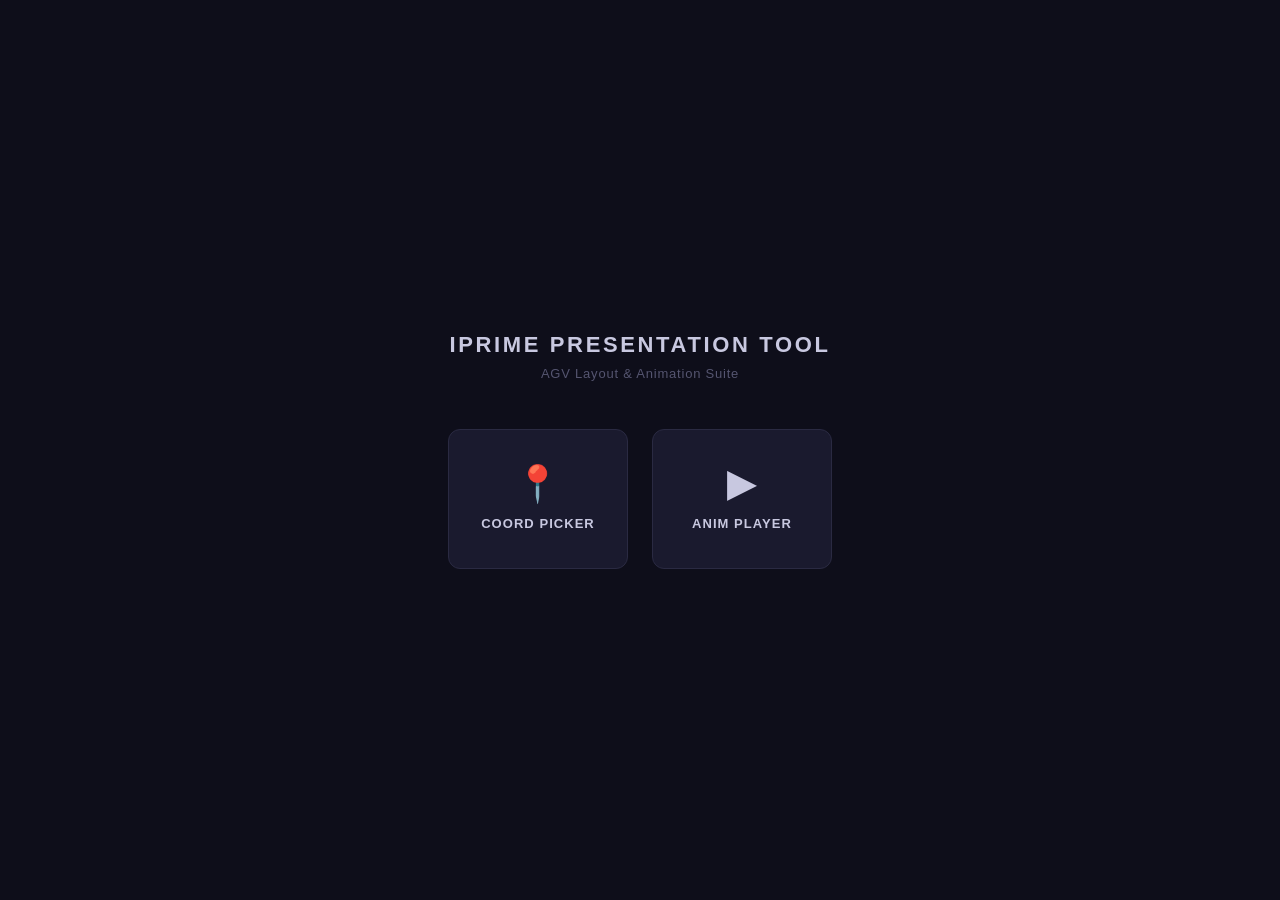
==== index.html @ 364ecb7e "index page added" ====
<!DOCTYPE html>
<html lang="en">
<head>
  <meta charset="UTF-8">
  <meta name="viewport" content="width=device-width, initial-scale=1.0">
  <title>iPrime Presentation Tool</title>
  <link rel="stylesheet" href="style.css">
  <style>
    body {
      display: flex;
      flex-direction: column;
      align-items: center;
      justify-content: center;
      min-height: 100vh;
      margin: 0;
      background: #0e0e1a;
      font-family: 'Segoe UI', sans-serif;
    }
    .home-title {
      color: #c8c8e0;
      font-size: 22px;
      font-weight: 600;
      letter-spacing: 0.12em;
      text-transform: uppercase;
      margin-bottom: 8px;
    }
    .home-subtitle {
      color: #555570;
      font-size: 13px;
      letter-spacing: 0.06em;
      margin-bottom: 48px;
    }
    .home-buttons {
      display: flex;
      gap: 24px;
    }
    .home-btn {
      display: flex;
      flex-direction: column;
      align-items: center;
      justify-content: center;
      width: 180px;
      height: 140px;
      background: #1a1a2e;
      border: 1px solid #2a2a42;
      border-radius: 12px;
      color: #c8c8e0;
      text-decoration: none;
      font-size: 13px;
      letter-spacing: 0.08em;
      text-transform: uppercase;
      font-weight: 600;
      transition: background 0.15s, border-color 0.15s, color 0.15s;
      cursor: pointer;
    }
    .home-btn:hover {
      background: #22223a;
      border-color: #5050a0;
      color: #fff;
    }
    .home-btn .btn-icon {
      font-size: 36px;
      margin-bottom: 14px;
      line-height: 1;
    }
  </style>
</head>
<body>
  <div class="home-title">iPrime Presentation Tool</div>
  <div class="home-subtitle">AGV Layout &amp; Animation Suite</div>
  <div class="home-buttons">
    <a class="home-btn" href="cpicker.html">
      <span class="btn-icon">📍</span>
      Coord Picker
    </a>
    <a class="home-btn" href="animplayer.html">
      <span class="btn-icon">▶</span>
      Anim Player
    </a>
  </div>
</body>
</html>
---- style.css ----
/* style.css — shared light theme for cpicker and animplayer */

* { margin: 0; padding: 0; box-sizing: border-box; }

body {
  background: #f0f0f0;
  color: #1a1a2a;
  font-family: monospace;
  overflow: hidden;
  user-select: none;
}

canvas {
  display: block;
}

/* ── Dialogs ──────────────────────────────────────────────────────────── */

dialog {
  background: #ffffff;
  border: 1px solid #c0c0cc;
  border-radius: 8px;
  color: #1a1a2a;
  padding: 24px 28px;
  min-width: 380px;
  box-shadow: 0 4px 20px rgba(0,0,0,0.15);
}

dialog::backdrop {
  background: rgba(200,200,220,0.15);
}

dialog h2 {
  font-size: 14px;
  letter-spacing: 0.05em;
  margin-bottom: 18px;
  color: #1a1a2a;
  border-bottom: 1px solid #e0e0e8;
  padding-bottom: 10px;
}

dialog label {
  display: block;
  font-size: 11px;
  color: #606070;
  margin-bottom: 4px;
  text-transform: uppercase;
  letter-spacing: 0.05em;
}

dialog input[type="text"],
dialog input[type="number"] {
  width: 100%;
  background: #f8f8fc;
  border: 1px solid #c0c0cc;
  border-radius: 4px;
  color: #1a1a2a;
  font-family: monospace;
  font-size: 13px;
  padding: 7px 10px;
  margin-bottom: 14px;
  outline: none;
  transition: border-color 0.15s;
}

dialog input[type="text"]:focus,
dialog input[type="number"]:focus {
  border-color: #4080e0;
}

dialog input[type="file"] {
  font-size: 12px;
  color: #404050;
  margin-bottom: 14px;
  display: block;
}

/* ── Type toggle (node form) ─────────────────────────────────────────── */

.type-toggle {
  display: flex;
  gap: 8px;
  margin-bottom: 14px;
}

.type-toggle button {
  flex: 1;
  padding: 7px 6px;
  border-radius: 4px;
  border: 1px solid #c0c0cc;
  background: #f0f0f8;
  color: #808090;
  font-family: monospace;
  font-size: 12px;
  cursor: pointer;
  transition: all 0.15s;
}

.type-toggle button.active-waypoint {
  border-color: #b07800;
  color: #905800;
  background: #fff8e0;
}

.type-toggle button.active-seq {
  border-color: #1a8030;
  color: #1a6828;
  background: #e8f8ec;
}

/* ── Dialog buttons ──────────────────────────────────────────────────── */

.dialog-buttons {
  display: flex;
  gap: 8px;
  margin-top: 6px;
}

.dialog-buttons button {
  flex: 1;
  padding: 8px;
  border-radius: 4px;
  border: 1px solid #c0c0cc;
  background: #f0f0f8;
  color: #1a1a2a;
  font-family: monospace;
  font-size: 12px;
  cursor: pointer;
  transition: opacity 0.15s;
}

.dialog-buttons button:hover { opacity: 0.75; }

.dialog-buttons button.primary {
  background: #ddeeff;
  border-color: #4080e0;
  color: #1a50c0;
}

.dialog-buttons button.danger {
  background: #ffeeee;
  border-color: #cc4444;
  color: #cc2222;
}
.dialog-buttons button.danger:hover { background: #cc2222; color: #ffffff; }

/* ── Action picker float panel ───────────────────────────────────────── */

#actionPicker {
  position: fixed;
  background: #ffffff;
  border: 1px solid #cc44aa;
  border-radius: 6px;
  padding: 8px;
  display: none;
  flex-direction: column;
  gap: 4px;
  z-index: 200;
  box-shadow: 0 4px 16px rgba(0,0,0,0.15);
  min-width: 190px;
}

#actionPicker .picker-label {
  font-size: 11px;
  color: #cc44aa;
  padding: 2px 4px 6px;
  border-bottom: 1px solid #f0d0e8;
  margin-bottom: 2px;
  text-transform: uppercase;
  letter-spacing: 0.05em;
}

#actionPicker button {
  padding: 6px 10px;
  border-radius: 4px;
  border: 1px solid #d8d8e0;
  background: #f8f8fc;
  color: #1a1a2a;
  font-family: monospace;
  font-size: 12px;
  cursor: pointer;
  text-align: left;
  transition: all 0.12s;
}

#actionPicker button:hover { border-color: #cc44aa; color: #aa2288; background: #fef0f8; }

/* ── Sequence panel ───────────────────────────────────────────────────── */

#seqPanel {
  position: fixed;
  top: 40px;
  right: 100px;
  width: 215px;
  max-height: calc(100vh - 80px);
  background: rgba(255,255,255,0.95);
  border: 1px solid #cc44aa;
  border-radius: 6px;
  overflow-y: auto;
  font-size: 12px;
  display: none;
  backdrop-filter: blur(4px);
  box-shadow: 0 2px 12px rgba(0,0,0,0.1);
}

#seqPanel::-webkit-scrollbar { width: 6px; }
#seqPanel::-webkit-scrollbar-track { background: #f8f8fc; }
#seqPanel::-webkit-scrollbar-thumb { background: #e0b0d8; border-radius: 3px; }

.panel-title {
  padding: 6px 10px;
  color: #aa2288;
  font-weight: bold;
  font-size: 11px;
  letter-spacing: 0.06em;
  border-bottom: 1px solid #f0d0e8;
  position: sticky;
  top: 0;
  background: rgba(255,255,255,0.98);
}

.seq-entry {
  padding: 4px 10px;
  border-bottom: 1px solid #f0f0f8;
  display: flex;
  gap: 6px;
  align-items: center;
}

.seq-idx     { color: #b0b0c0; min-width: 26px; font-size: 11px; }
.seq-node    { color: #1a1a2a; flex: 1; font-size: 11px; }
.seq-heading { color: #9090a8; font-size: 10px; white-space: nowrap; }

/* ── Action badges ───────────────────────────────────────────────────── */

.action-badge {
  font-size: 10px;
  padding: 1px 6px;
  border-radius: 3px;
  white-space: nowrap;
}

.badge-move     { background: #f0f0f8; color: #9090a8; border: 1px solid #d8d8e8; }
.badge-pickup   { background: #e8f8ec; color: #1a7030; border: 1px solid #80cc90; }
.badge-release  { background: #fff4e8; color: #a04010; border: 1px solid #e8a060; }
.badge-exchange { background: #e8f4ff; color: #1040a0; border: 1px solid #70a8e8; }

/* ── HUD bar (cpicker) ───────────────────────────────────────────────── */

#hud {
  position: fixed;
  bottom: 0;
  left: 0;
  right: 0;
  height: 26px;
  background: rgba(240,240,248,0.96);
  color: #1a1a2a;
  font-size: 11px;
  font-family: monospace;
  display: flex;
  align-items: center;
  padding: 0 10px;
  gap: 18px;
  border-top: 1px solid #c8c8d8;
  pointer-events: none;
  z-index: 50;
}
#hud > span { pointer-events: none; }

#hud span { white-space: nowrap; }
#hud .dim { color: #9090a8; }

#hud #clearBtn {
  margin-left: auto;
  pointer-events: all;
  padding: 2px 10px;
  border-radius: 4px;
  border: 1px solid #cc4444;
  background: #fff0f0;
  color: #cc2222;
  font-family: monospace;
  font-size: 11px;
  cursor: pointer;
  transition: all 0.12s;
  flex-shrink: 0;
}
#hud #clearBtn:hover { background: #cc2222; color: #ffffff; }

/* ── Mode badge ──────────────────────────────────────────────────────── */

#modeBadge {
  position: fixed;
  top: 8px;
  left: 50%;
  transform: translateX(-50%);
  font-size: 12px;
  font-weight: bold;
  letter-spacing: 0.08em;
  padding: 3px 16px;
  border-radius: 12px;
  pointer-events: none;
  border: 1px solid;
  z-index: 50;
}

#modeBadge.node-mode {
  color: #1050c0;
  border-color: #4080e0;
  background: rgba(220,235,255,0.95);
}

#modeBadge.seq-mode {
  color: #aa2288;
  border-color: #cc44aa;
  background: rgba(255,228,248,0.95);
}

/* ── Type legend ─────────────────────────────────────────────────────── */

#typeLegend {
  position: fixed;
  top: 36px;
  left: 10px;
  font-size: 12px;
  pointer-events: none;
  z-index: 50;
}

#typeLegend .legend-row {
  display: flex;
  align-items: center;
  gap: 7px;
  margin-bottom: 5px;
}

#typeLegend .dot {
  width: 10px;
  height: 10px;
  border-radius: 50%;
  border: 1px solid rgba(0,0,0,0.2);
  flex-shrink: 0;
}

/* ── Load bar (animplayer top) ───────────────────────────────────────── */

#loadBar {
  position: fixed;
  top: 0;
  left: 0;
  right: 0;
  height: 44px;
  background: #f0f0f8;
  border-bottom: 1px solid #c8c8d8;
  display: flex;
  align-items: center;
  gap: 10px;
  padding: 0 14px;
  z-index: 100;
  font-size: 12px;
}

#loadBar label { color: #606070; white-space: nowrap; }
#loadBar input[type="file"] { color: #404050; font-size: 11px; }
#loadStatus { color: #9090a8; font-size: 11px; margin-left: auto; }

/* ── Player toolbar (animplayer bottom) ──────────────────────────────── */

#toolbar {
  position: fixed;
  bottom: 0;
  left: 0;
  right: 0;
  height: 48px;
  background: #f0f0f8;
  border-top: 1px solid #c8c8d8;
  display: flex;
  align-items: center;
  gap: 10px;
  padding: 0 14px;
  z-index: 100;
}

#toolbar button {
  padding: 5px 14px;
  border-radius: 4px;
  border: 1px solid #c0c0cc;
  background: #ffffff;
  color: #1a1a2a;
  font-family: monospace;
  font-size: 12px;
  cursor: pointer;
  transition: all 0.12s;
}

#toolbar button:hover { border-color: #4080e0; color: #1050c0; }
#toolbar button.active { border-color: #1a8030; color: #1a6828; background: #e8f8ec; }

#toolbar select,
#toolbar input[type="number"] {
  background: #ffffff;
  border: 1px solid #c0c0cc;
  border-radius: 4px;
  color: #1a1a2a;
  font-family: monospace;
  font-size: 12px;
  padding: 4px 6px;
}

#toolbar label { font-size: 11px; color: #606070; white-space: nowrap; }

.toolbar-group { display: flex; align-items: center; gap: 6px; }

.toolbar-sep {
  width: 1px;
  height: 28px;
  background: #d0d0e0;
  flex-shrink: 0;
}

/* ── Status badge (animplayer) ───────────────────────────────────────── */

#statusBadge {
  font-size: 11px;
  padding: 2px 12px;
  border-radius: 10px;
  font-weight: bold;
  letter-spacing: 0.06em;
  white-space: nowrap;
}

.status-idle     { border: 1px solid #c0c0cc; color: #9090a8; background: #f8f8fc; }
.status-moving   { border: 1px solid #4080e0; color: #1050c0; background: #ddeeff; }
.status-pickup   { border: 1px solid #1a8030; color: #1a6028; background: #e8f8ec; }
.status-release  { border: 1px solid #c07030; color: #a04010; background: #fff4e8; }
.status-exchange { border: 1px solid #1060c0; color: #0840a0; background: #e0eeff; }
.status-done     { border: 1px solid #c0c0cc; color: #9090a8; background: #f0f0f8; }

#stepCounter { font-size: 11px; color: #9090a8; }

#btnRecord          { border-color: #cc4444 !important; color: #cc4444 !important; }
#btnRecord:hover    { background: #cc4444 !important; color: #fff !important; }
#btnRecord.recording { background: #cc4444 !important; color: #fff !important; animation: recPulse 1s ease-in-out infinite; }
@keyframes recPulse { 0%,100% { opacity:1; } 50% { opacity:0.55; } }

/* ── Name input bar (radial menu — seq_point naming step) ────────────── */

#nameInputBar {
  position: fixed;
  display: none;
  flex-direction: column;
  align-items: center;
  gap: 5px;
  z-index: 300;
  background: rgba(255,255,255,0.97);
  border: 1.5px solid #4080e0;
  border-radius: 8px;
  padding: 10px 16px;
  box-shadow: 0 4px 20px rgba(0,0,0,0.15);
  width: 240px;
  pointer-events: all;
}

#nameInputBar.error {
  border-color: #cc4444;
  animation: shake 0.35s;
}

@keyframes shake {
  0%,100% { transform: translateX(0); }
  25%      { transform: translateX(-5px); }
  75%      { transform: translateX(5px); }
}

.name-input-label {
  font-size: 10px;
  color: #808090;
  text-transform: uppercase;
  letter-spacing: 0.06em;
}

#nameInput {
  font-family: monospace;
  font-size: 14px;
  border: none;
  outline: none;
  background: transparent;
  color: #1a1a2a;
  width: 100%;
  text-align: center;
}

.name-input-hint {
  font-size: 10px;
  color: #b0b0c0;
}

/* ── Node list panel (bottom-left, above HUD) ────────────────────────── */

#nodeListPanel {
  position: fixed;
  bottom: 30px;
  left: 10px;
  width: 195px;
  max-height: 210px;
  background: rgba(255,255,255,0.95);
  border: 1px solid #c0c0cc;
  border-radius: 6px;
  overflow-y: auto;
  display: none;
  box-shadow: 0 2px 8px rgba(0,0,0,0.08);
  z-index: 50;
}

#nodeListPanel::-webkit-scrollbar { width: 5px; }
#nodeListPanel::-webkit-scrollbar-track { background: #f8f8fc; }
#nodeListPanel::-webkit-scrollbar-thumb { background: #c8c8d8; border-radius: 3px; }

.node-entry {
  padding: 3px 8px;
  border-bottom: 1px solid #f0f0f8;
  display: flex;
  align-items: center;
  gap: 6px;
}

.node-entry-name { flex: 1; color: #1a1a2a; font-size: 11px; }

.node-type-seq {
  font-size: 10px;
  padding: 1px 5px;
  border-radius: 3px;
  color: #1a6828;
  background: #e8f8ec;
  border: 1px solid #80cc90;
  white-space: nowrap;
}

.node-type-wp {
  font-size: 10px;
  padding: 1px 5px;
  border-radius: 3px;
  color: #805000;
  background: #fff8e0;
  border: 1px solid #ddb040;
  white-space: nowrap;
}


/* ── Home button (bottom-right, shared) ─────────────────────────────── */

#homeBtn {
  position: fixed;
  bottom: 16px;
  right: 16px;
  z-index: 200;
  width: 40px;
  height: 40px;
  display: flex;
  align-items: center;
  justify-content: center;
  background: rgba(20, 20, 36, 0.85);
  border: 1px solid #3a3a5a;
  border-radius: 8px;
  color: #c8c8e0;
  font-size: 18px;
  text-decoration: none;
  backdrop-filter: blur(4px);
  transition: background 0.15s, border-color 0.15s;
}
#homeBtn:hover {
  background: rgba(40, 40, 80, 0.95);
  border-color: #6060b0;
  color: #fff;
}
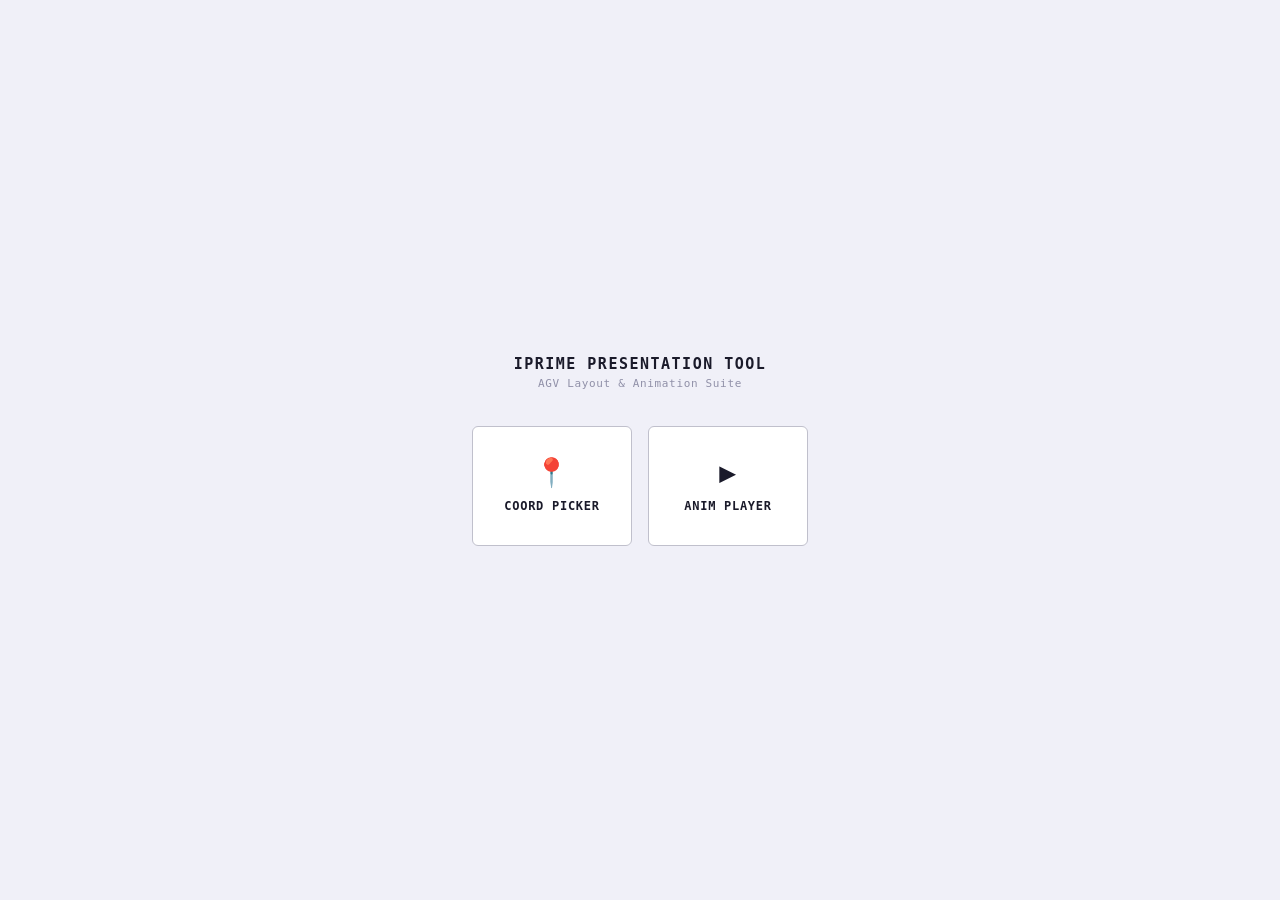
==== commit f52f7d85: "index page added" ====
--- a/index.html
+++ b/index.html
@@ -7,60 +7,60 @@
   <link rel="stylesheet" href="style.css">
   <style>
     body {
+      overflow: auto;
       display: flex;
       flex-direction: column;
       align-items: center;
       justify-content: center;
       min-height: 100vh;
-      margin: 0;
-      background: #0e0e1a;
-      font-family: 'Segoe UI', sans-serif;
+      background: #f0f0f8;
     }
     .home-title {
-      color: #c8c8e0;
-      font-size: 22px;
-      font-weight: 600;
-      letter-spacing: 0.12em;
+      font-size: 15px;
+      font-weight: bold;
+      letter-spacing: 0.1em;
       text-transform: uppercase;
-      margin-bottom: 8px;
+      color: #1a1a2a;
+      margin-bottom: 4px;
     }
     .home-subtitle {
-      color: #555570;
-      font-size: 13px;
+      font-size: 11px;
+      color: #9090a8;
       letter-spacing: 0.06em;
-      margin-bottom: 48px;
+      margin-bottom: 36px;
     }
     .home-buttons {
       display: flex;
-      gap: 24px;
+      gap: 16px;
     }
     .home-btn {
       display: flex;
       flex-direction: column;
       align-items: center;
       justify-content: center;
-      width: 180px;
-      height: 140px;
-      background: #1a1a2e;
-      border: 1px solid #2a2a42;
-      border-radius: 12px;
-      color: #c8c8e0;
+      width: 160px;
+      height: 120px;
+      background: #ffffff;
+      border: 1px solid #c0c0cc;
+      border-radius: 6px;
+      color: #1a1a2a;
       text-decoration: none;
-      font-size: 13px;
-      letter-spacing: 0.08em;
+      font-family: monospace;
+      font-size: 12px;
+      letter-spacing: 0.06em;
       text-transform: uppercase;
-      font-weight: 600;
-      transition: background 0.15s, border-color 0.15s, color 0.15s;
+      font-weight: bold;
       cursor: pointer;
+      transition: border-color 0.12s, color 0.12s, background 0.12s;
     }
     .home-btn:hover {
-      background: #22223a;
-      border-color: #5050a0;
-      color: #fff;
+      border-color: #4080e0;
+      color: #1050c0;
+      background: #ddeeff;
     }
     .home-btn .btn-icon {
-      font-size: 36px;
-      margin-bottom: 14px;
+      font-size: 28px;
+      margin-bottom: 12px;
       line-height: 1;
     }
   </style>
--- a/style.css
+++ b/style.css
@@ -546,29 +546,19 @@
 }
 
 
-/* ── Home button (bottom-right, shared) ─────────────────────────────── */
-
-#homeBtn {
-  position: fixed;
-  bottom: 16px;
-  right: 16px;
-  z-index: 200;
-  width: 40px;
-  height: 40px;
-  display: flex;
-  align-items: center;
-  justify-content: center;
-  background: rgba(20, 20, 36, 0.85);
-  border: 1px solid #3a3a5a;
-  border-radius: 8px;
-  color: #c8c8e0;
-  font-size: 18px;
-  text-decoration: none;
-  backdrop-filter: blur(4px);
-  transition: background 0.15s, border-color 0.15s;
-}
-#homeBtn:hover {
-  background: rgba(40, 40, 80, 0.95);
-  border-color: #6060b0;
-  color: #fff;
-}
+/* ── Home button (HUD inline — cpicker) ─────────────────────────────── */
+
+#hud #homeBtn {
+  pointer-events: all;
+  padding: 2px 10px;
+  border-radius: 4px;
+  border: 1px solid #c0c0cc;
+  background: #f0f0f8;
+  color: #606070;
+  font-family: monospace;
+  font-size: 11px;
+  cursor: pointer;
+  transition: all 0.12s;
+  flex-shrink: 0;
+}
+#hud #homeBtn:hover { border-color: #4080e0; color: #1050c0; background: #ddeeff; }
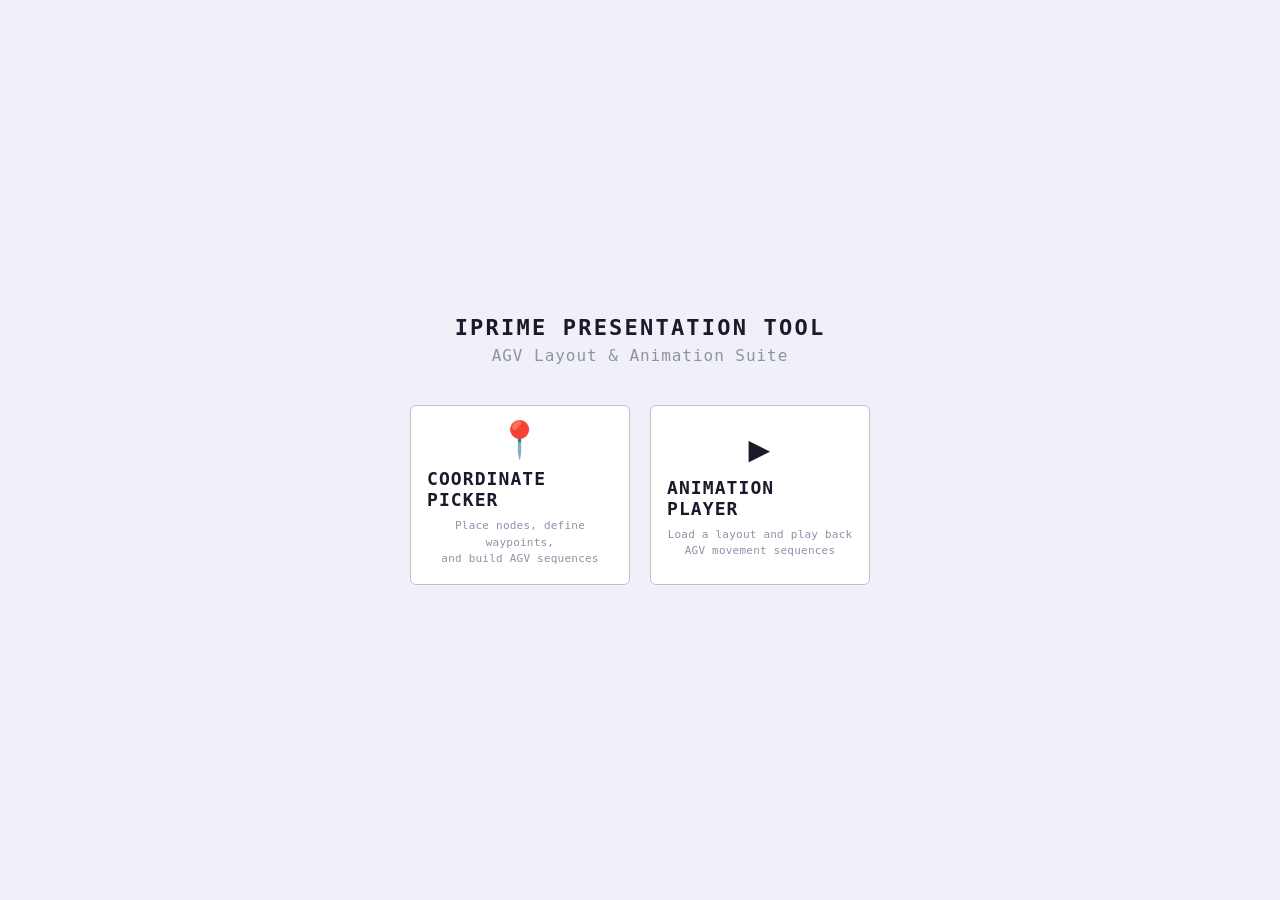
==== commit 96240d51: "index page added" ====
--- a/index.html
+++ b/index.html
@@ -16,42 +16,43 @@
       background: #f0f0f8;
     }
     .home-title {
-      font-size: 15px;
+      font-size: 22px;
       font-weight: bold;
       letter-spacing: 0.1em;
       text-transform: uppercase;
       color: #1a1a2a;
-      margin-bottom: 4px;
+      margin-bottom: 6px;
     }
     .home-subtitle {
-      font-size: 11px;
+      font-size: 16px;
       color: #9090a8;
       letter-spacing: 0.06em;
-      margin-bottom: 36px;
+      margin-bottom: 40px;
     }
     .home-buttons {
       display: flex;
-      gap: 16px;
+      gap: 20px;
     }
     .home-btn {
       display: flex;
       flex-direction: column;
       align-items: center;
       justify-content: center;
-      width: 160px;
-      height: 120px;
+      width: 220px;
+      height: 180px;
       background: #ffffff;
       border: 1px solid #c0c0cc;
       border-radius: 6px;
       color: #1a1a2a;
       text-decoration: none;
       font-family: monospace;
-      font-size: 12px;
+      font-size: 18px;
       letter-spacing: 0.06em;
       text-transform: uppercase;
       font-weight: bold;
       cursor: pointer;
       transition: border-color 0.12s, color 0.12s, background 0.12s;
+      padding: 20px 16px;
     }
     .home-btn:hover {
       border-color: #4080e0;
@@ -59,9 +60,22 @@
       background: #ddeeff;
     }
     .home-btn .btn-icon {
-      font-size: 28px;
-      margin-bottom: 12px;
+      font-size: 36px;
+      margin-bottom: 10px;
       line-height: 1;
+    }
+    .home-btn .btn-desc {
+      font-size: 11px;
+      font-weight: normal;
+      text-transform: none;
+      letter-spacing: 0.02em;
+      color: #9090a8;
+      margin-top: 8px;
+      text-align: center;
+      line-height: 1.5;
+    }
+    .home-btn:hover .btn-desc {
+      color: #5070b0;
     }
   </style>
 </head>
@@ -71,11 +85,13 @@
   <div class="home-buttons">
     <a class="home-btn" href="cpicker.html">
       <span class="btn-icon">📍</span>
-      Coord Picker
+      COORDINATE PICKER
+      <span class="btn-desc">Place nodes, define waypoints,<br>and build AGV sequences</span>
     </a>
     <a class="home-btn" href="animplayer.html">
       <span class="btn-icon">▶</span>
-      Anim Player
+      ANIMATION PLAYER
+      <span class="btn-desc">Load a layout and play back<br>AGV movement sequences</span>
     </a>
   </div>
 </body>
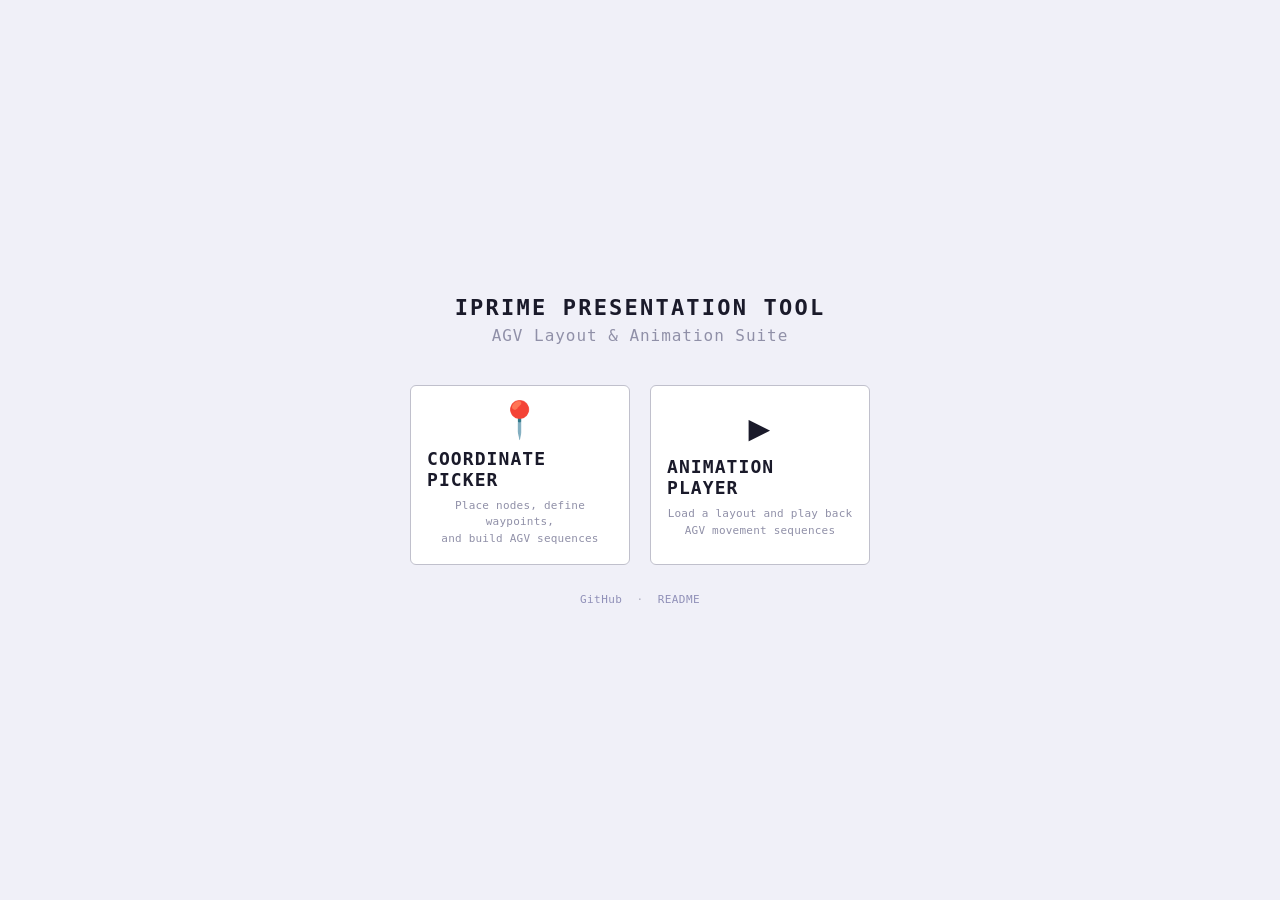
==== commit 212d9600: "major improvements" ====
--- a/index.html
+++ b/index.html
@@ -77,6 +77,20 @@
     .home-btn:hover .btn-desc {
       color: #5070b0;
     }
+    .home-footer {
+      margin-top: 28px;
+      font-size: 11px;
+      color: #b0b0c0;
+      letter-spacing: 0.04em;
+    }
+    .home-footer a {
+      color: #9090b8;
+      text-decoration: none;
+    }
+    .home-footer a:hover {
+      color: #4080e0;
+      text-decoration: underline;
+    }
   </style>
 </head>
 <body>
@@ -94,5 +108,10 @@
       <span class="btn-desc">Load a layout and play back<br>AGV movement sequences</span>
     </a>
   </div>
+  <div class="home-footer">
+    <a href="https://github.com/jmilliaan/iprime-presentation-tool" target="_blank">GitHub</a>
+    &nbsp;·&nbsp;
+    <a href="https://github.com/jmilliaan/iprime-presentation-tool/blob/main/README.md" target="_blank">README</a>
+  </div>
 </body>
 </html>
--- a/style.css
+++ b/style.css
@@ -223,6 +223,12 @@
   padding: 4px 10px;
   border-bottom: 1px solid #f0f0f8;
   display: flex;
+  flex-direction: column;
+  gap: 2px;
+}
+
+.seq-entry-row {
+  display: flex;
   gap: 6px;
   align-items: center;
 }
@@ -546,6 +552,107 @@
 }
 
 
+/* ── Details bar (cpicker — dwell / label / mode input) ─────────────── */
+
+#detailsBar {
+  position: fixed;
+  bottom: 30px;
+  left: 50%;
+  transform: translateX(-50%);
+  display: none;
+  align-items: center;
+  gap: 10px;
+  z-index: 300;
+  background: rgba(255,255,255,0.97);
+  border: 1.5px solid #cc44aa;
+  border-radius: 8px;
+  padding: 8px 16px;
+  box-shadow: 0 4px 20px rgba(0,0,0,0.15);
+  white-space: nowrap;
+  pointer-events: all;
+}
+
+.details-sep {
+  width: 1px;
+  height: 18px;
+  background: #e0d0e8;
+  flex-shrink: 0;
+}
+
+.details-label {
+  font-size: 10px;
+  color: #9090a8;
+  text-transform: uppercase;
+  letter-spacing: 0.05em;
+}
+
+#detailsBar input[type="number"],
+#detailsBar input[type="text"] {
+  font-family: monospace;
+  font-size: 12px;
+  border: 1px solid #c0c0cc;
+  border-radius: 4px;
+  padding: 3px 6px;
+  outline: none;
+  background: #f8f8fc;
+  color: #1a1a2a;
+}
+#detailsBar input[type="number"] { width: 64px; }
+#detailsBar input[type="text"]   { width: 110px; }
+#detailsBar input[type="number"]:focus,
+#detailsBar input[type="text"]:focus { border-color: #cc44aa; }
+
+#detailsModeLabel {
+  font-size: 11px;
+  color: #505060;
+  cursor: pointer;
+  display: flex;
+  align-items: center;
+  gap: 4px;
+}
+
+.details-hint { font-size: 10px; color: #b0b0c0; }
+
+/* ── Sequence panel extras (dwell / label / mode badges) ─────────────── */
+
+.seq-extras {
+  display: flex;
+  gap: 4px;
+  align-items: center;
+  padding-left: 26px;
+  padding-bottom: 2px;
+}
+
+.seq-dwell {
+  font-size: 10px;
+  padding: 1px 4px;
+  border-radius: 3px;
+  color: #1050c0;
+  background: #e8f0ff;
+  border: 1px solid #a0b8f0;
+  white-space: nowrap;
+}
+
+.seq-manual {
+  font-size: 10px;
+  padding: 1px 4px;
+  border-radius: 3px;
+  color: #8030c0;
+  background: #f0e8ff;
+  border: 1px solid #c090f0;
+  white-space: nowrap;
+}
+
+.seq-lbl {
+  font-size: 10px;
+  color: #808090;
+  white-space: nowrap;
+  max-width: 70px;
+  overflow: hidden;
+  text-overflow: ellipsis;
+  font-style: italic;
+}
+
 /* ── Home button (HUD inline — cpicker) ─────────────────────────────── */
 
 #hud #homeBtn {
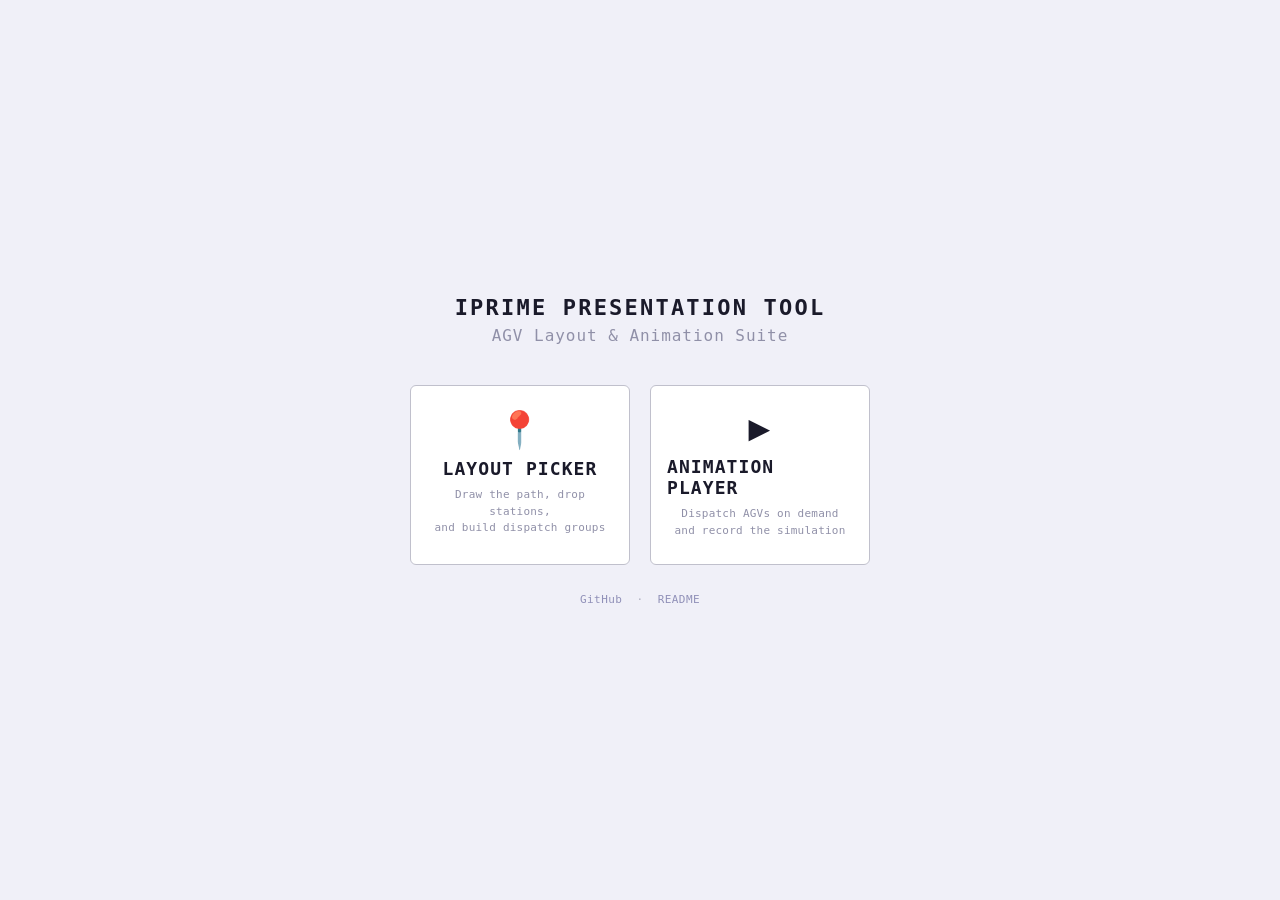
==== commit 829f66c7: "major rework" ====
--- a/index.html
+++ b/index.html
@@ -99,13 +99,13 @@
   <div class="home-buttons">
     <a class="home-btn" href="cpicker.html">
       <span class="btn-icon">📍</span>
-      COORDINATE PICKER
-      <span class="btn-desc">Place nodes, define waypoints,<br>and build AGV sequences</span>
+      LAYOUT PICKER
+      <span class="btn-desc">Draw the path, drop stations,<br>and build dispatch groups</span>
     </a>
     <a class="home-btn" href="animplayer.html">
       <span class="btn-icon">▶</span>
       ANIMATION PLAYER
-      <span class="btn-desc">Load a layout and play back<br>AGV movement sequences</span>
+      <span class="btn-desc">Dispatch AGVs on demand<br>and record the simulation</span>
     </a>
   </div>
   <div class="home-footer">
--- a/style.css
+++ b/style.css
@@ -185,6 +185,53 @@
 
 #actionPicker button:hover { border-color: #cc44aa; color: #aa2288; background: #fef0f8; }
 
+/* ── New cpicker (Path/Station/Group/Call) ─────────────────────────────── */
+#groupPicker {
+  position: fixed; background: #ffffff; border: 1px solid #e0a020; border-radius: 6px;
+  padding: 8px; display: none; z-index: 200; box-shadow: 0 4px 16px rgba(0,0,0,0.15); min-width: 150px;
+}
+#groupPicker .picker-label {
+  font-size: 11px; color: #9a6800; padding: 2px 4px 6px; border-bottom: 1px solid #f0e0c0;
+  margin-bottom: 4px; text-transform: uppercase; letter-spacing: 0.05em;
+}
+#groupPickerBody { display: flex; flex-direction: column; gap: 4px; }
+#groupPicker button {
+  padding: 6px 10px; border-radius: 4px; border: 1px solid #d8d8e0; background: #f8f8fc;
+  color: #1a1a2a; font-family: monospace; font-size: 12px; cursor: pointer; text-align: left;
+}
+#groupPicker button:hover { border-color: #e0a020; color: #9a6800; background: #fff8e8; }
+
+/* Bottom-center mode bars reuse the trackBar look */
+#pathBar, #stationBar, #groupBar, #callBar {
+  position: fixed; bottom: 30px; left: 50%; transform: translateX(-50%);
+  display: none; align-items: center; gap: 8px; z-index: 300;
+  background: rgba(255,255,255,0.97); border: 1.5px solid #3060d0; border-radius: 8px;
+  padding: 6px 14px; box-shadow: 0 4px 20px rgba(0,0,0,0.15); white-space: nowrap;
+  pointer-events: all; font-family: monospace;
+}
+#stationBar { border-color: #1a9c50; }
+#groupBar   { border-color: #cc44aa; }
+#callBar    { border-color: #e0a020; }
+#pathArcControls { display: none; align-items: center; gap: 8px; }
+#pathRadiusInput {
+  font-family: monospace; font-size: 12px; border: 1px solid #c0c0cc; border-radius: 4px;
+  padding: 2px 6px; width: 64px; outline: none; background: #f8f8fc; color: #1a1a2a;
+}
+
+/* Groups panel (right) + Sim panel (bottom-left) */
+#groupsPanel {
+  position: fixed; top: 40px; right: 10px; width: 210px; max-height: calc(100vh - 80px);
+  background: rgba(255,255,255,0.96); border: 1px solid #cc44aa; border-radius: 6px;
+  overflow-y: auto; font-size: 12px; z-index: 50; box-shadow: 0 2px 8px rgba(0,0,0,0.08);
+}
+#groupsPanel .panel-title { color: #aa2288; border-bottom: 1px solid #f0d0e8; }
+#simPanel {
+  position: fixed; bottom: 30px; left: 10px; width: 210px; max-height: 300px;
+  background: rgba(255,255,255,0.96); border: 1px solid #c0c0cc; border-radius: 6px;
+  overflow-y: auto; font-size: 12px; z-index: 50; box-shadow: 0 2px 8px rgba(0,0,0,0.08);
+}
+#simBody { padding: 6px 10px; }
+
 /* ── Sequence panel ───────────────────────────────────────────────────── */
 
 #seqPanel {
@@ -207,6 +254,30 @@
 #seqPanel::-webkit-scrollbar-track { background: #f8f8fc; }
 #seqPanel::-webkit-scrollbar-thumb { background: #e0b0d8; border-radius: 3px; }
 
+/* ── Dispatch panel (cpicker) ────────────────────────────────────────── */
+#dispatchPanel {
+  position: fixed;
+  top: 40px;
+  right: 325px;
+  width: 240px;
+  max-height: calc(100vh - 80px);
+  background: rgba(255,255,255,0.95);
+  border: 1px solid #e0a020;
+  border-radius: 6px;
+  overflow-y: auto;
+  font-size: 12px;
+  backdrop-filter: blur(4px);
+}
+#dispatchPanel .panel-title { color: #9a6800; border-bottom: 1px solid #f0e0c0; }
+#dispatchBody { padding: 6px 10px; }
+.dispatch-enable { display: flex; align-items: center; gap: 6px; font-size: 11px; color: #505060; margin: 4px 0; }
+.dispatch-sub { font-size: 10px; color: #808090; margin: 8px 0 3px; letter-spacing: 0.04em; }
+.dispatch-row { display: flex; align-items: center; gap: 6px; margin: 3px 0; }
+.dispatch-name { flex: 1; font-family: monospace; font-size: 11px; color: #1a1a2a; }
+.dispatch-row select { font-family: monospace; font-size: 11px; padding: 2px 4px; }
+.dispatch-st { width: 52px; font-family: monospace; font-size: 11px; padding: 2px 4px; }
+.dispatch-ta { width: 100%; box-sizing: border-box; font-family: monospace; font-size: 11px; resize: vertical; }
+
 .panel-title {
   padding: 6px 10px;
   color: #aa2288;
@@ -321,6 +392,73 @@
   background: rgba(255,228,248,0.95);
 }
 
+#modeBadge.track-mode {
+  color: #1a40b0;
+  border-color: #3060d0;
+  background: rgba(210,225,255,0.95);
+}
+
+/* ── Track bar (cpicker — track segment type + radius) ───────────────── */
+
+#trackBar {
+  position: fixed;
+  bottom: 30px;
+  left: 50%;
+  transform: translateX(-50%);
+  display: none;
+  align-items: center;
+  gap: 8px;
+  z-index: 300;
+  background: rgba(255,255,255,0.97);
+  border: 1.5px solid #3060d0;
+  border-radius: 8px;
+  padding: 6px 14px;
+  box-shadow: 0 4px 20px rgba(0,0,0,0.15);
+  white-space: nowrap;
+  pointer-events: all;
+  font-family: monospace;
+}
+
+.track-seg-btn {
+  padding: 2px 10px;
+  border-radius: 4px;
+  border: 1px solid #c0c0cc;
+  background: #f0f0f8;
+  color: #606070;
+  font-family: monospace;
+  font-size: 11px;
+  cursor: pointer;
+  transition: all 0.12s;
+}
+.track-seg-btn.active {
+  border-color: #3060d0;
+  background: #ddeeff;
+  color: #1a40b0;
+  font-weight: bold;
+}
+.track-seg-btn:hover:not(.active) { border-color: #8090c0; color: #303060; }
+
+#trackArcControls {
+  display: none;
+  align-items: center;
+  gap: 8px;
+}
+
+#trackRadiusInput {
+  font-family: monospace;
+  font-size: 12px;
+  border: 1px solid #c0c0cc;
+  border-radius: 4px;
+  padding: 2px 6px;
+  width: 64px;
+  outline: none;
+  background: #f8f8fc;
+  color: #1a1a2a;
+}
+#trackRadiusInput:focus { border-color: #3060d0; }
+
+#trackInfo { font-size: 10px; color: #9090a8; }
+
 /* ── Type legend ─────────────────────────────────────────────────────── */
 
 #typeLegend {
@@ -400,6 +538,15 @@
 
 #toolbar button:hover { border-color: #4080e0; color: #1050c0; }
 #toolbar button.active { border-color: #1a8030; color: #1a6828; background: #e8f8ec; }
+
+#toolbar button.call-btn {
+  padding: 4px 9px;
+  font-size: 11px;
+  border-color: #e0a020;
+  color: #9a6800;
+  background: #fff8e8;
+}
+#toolbar button.call-btn:hover { border-color: #c08010; color: #7a5000; background: #ffefc8; }
 
 #toolbar select,
 #toolbar input[type="number"] {
@@ -653,6 +800,84 @@
   font-style: italic;
 }
 
+/* ── AGV selector panel (cpicker top-left) ──────────────────────────── */
+
+#agvPanel {
+  position: fixed;
+  top: 75px;
+  left: 10px;
+  width: 195px;
+  max-height: 150px;
+  overflow-y: auto;
+  background: rgba(255,255,255,0.95);
+  border: 1px solid #c0c0cc;
+  border-radius: 6px;
+  display: none;
+  box-shadow: 0 2px 8px rgba(0,0,0,0.08);
+  z-index: 50;
+}
+
+#agvPanel::-webkit-scrollbar { width: 5px; }
+#agvPanel::-webkit-scrollbar-track { background: #f8f8fc; }
+#agvPanel::-webkit-scrollbar-thumb { background: #c8c8d8; border-radius: 3px; }
+
+.agv-entry {
+  padding: 4px 10px;
+  border-bottom: 1px solid #f0f0f8;
+  display: flex;
+  align-items: center;
+  gap: 6px;
+  cursor: pointer;
+  font-size: 11px;
+  color: #1a1a2a;
+  border-left: 3px solid transparent;
+}
+
+.agv-entry:hover { background: #f8f8fc; }
+
+.agv-swatch {
+  width: 10px;
+  height: 10px;
+  border-radius: 50%;
+  flex-shrink: 0;
+  border: 1px solid rgba(0,0,0,0.15);
+}
+
+.agv-id { flex: 1; }
+
+.agv-seq-count {
+  font-size: 10px;
+  color: #9090a8;
+}
+
+.agv-add-btn {
+  display: block;
+  width: 100%;
+  padding: 5px;
+  font-family: monospace;
+  font-size: 11px;
+  border: none;
+  border-top: 1px solid #e0e0e8;
+  background: #f8f8fc;
+  cursor: pointer;
+  color: #4080e0;
+  text-align: center;
+}
+.agv-add-btn:hover { background: #ddeeff; }
+
+.agv-remove-btn {
+  margin-left: auto;
+  background: none;
+  border: none;
+  color: #c08080;
+  cursor: pointer;
+  font-size: 14px;
+  line-height: 1;
+  padding: 0 2px;
+  flex-shrink: 0;
+}
+.agv-remove-btn:hover { color: #cc2222; }
+
 /* ── Home button (HUD inline — cpicker) ─────────────────────────────── */
 
 #hud #homeBtn {
